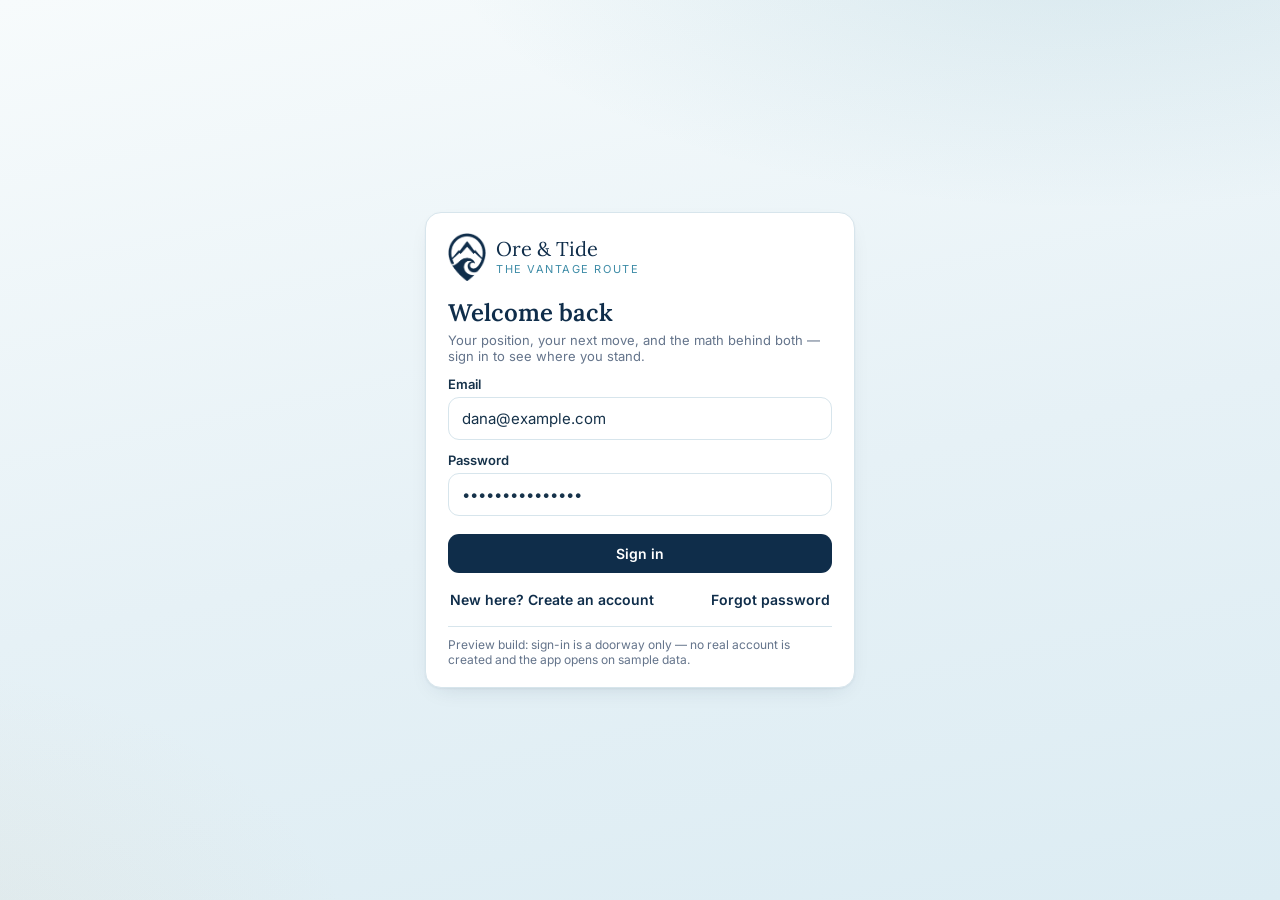
==== app/index.html @ a17ce16a "Ore & Tide app — first slice (shell, Home full spec, six pages, onboarding) on sample data" ====
<!doctype html>
<html lang="en">
<head>
<meta charset="utf-8" />
<meta name="viewport" content="width=device-width, initial-scale=1, viewport-fit=cover" />
<title>Ore &amp; Tide — The Vantage Route</title>
<link rel="preconnect" href="https://fonts.googleapis.com" />
<link href="https://fonts.googleapis.com/css2?family=Lora:ital,wght@0,400;0,500;0,600;1,400&family=Inter:wght@400;500;600;700&display=swap" rel="stylesheet" />
  <script type="module" crossorigin src="./assets/index-BWAIqqtM.js"></script>
  <link rel="stylesheet" crossorigin href="./assets/style-Ce_ainb6.css">
</head>
<body>
<div id="root"></div>
</body>
</html>
---- app/assets/style-Ce_ainb6.css ----
:root{--navy:#0f2d4a;--ocean:#1e5d7a;--teal:#3e8ca7;--gold:#d4af7a;--mist:#e6f1f6;--stone:#f5f7f9;--slate:#64748b;--ink:#16324a;--line:#d7e5ec;--good:#2e7d5b;--warn:#b97f26;--alert:#c0453a;--card:#fff;--radius:16px;--shadow:0 1px 2px #0f2d4a0d,0 8px 24px -12px #0f2d4a2e;--ease:cubic-bezier(.22,.9,.28,1)}*{box-sizing:border-box}html,body{margin:0;padding:0}body{color:var(--ink);background:radial-gradient(1100px 500px at 85% -10%, #3e8ca729, transparent 60%), radial-gradient(900px 600px at -10% 110%, #d4af7a1a, transparent 55%), linear-gradient(168deg,#f7fbfc 0%, var(--mist) 55%, #dcecf3 100%);background-attachment:fixed;min-height:100vh;font-family:Inter,system-ui,sans-serif}h1,h2,h3,.serif{color:var(--navy);margin:0;font-family:Lora,Georgia,serif;font-weight:600}a{color:var(--ocean)}button{cursor:pointer;font-family:inherit}@keyframes rise{0%{opacity:0;transform:translateY(10px)}to{opacity:1;transform:none}}.rise{animation:rise .45s var(--ease) both}.rise-1{animation-delay:50ms}.rise-2{animation-delay:.12s}.rise-3{animation-delay:.19s}.rise-4{animation-delay:.26s}.shell{grid-template-columns:250px 1fr;min-height:100vh;display:grid}.shell>div,.grid2>*{min-width:0}.tablewrap{-webkit-overflow-scrolling:touch;margin:0 -6px;padding:0 6px;overflow-x:auto}.sidebar{color:#eaf3f8;background:linear-gradient(180deg,#0c2742 0%, var(--navy) 45%, var(--ocean) 130%);flex-direction:column;height:100vh;padding:22px 16px;display:flex;position:sticky;top:0;overflow:hidden}.sidebar .contours{opacity:.35;pointer-events:none;position:absolute;inset:0}.sidebar>*{position:relative}.brand{align-items:center;gap:10px;padding:2px 6px 18px;display:flex}.brand img{object-fit:contain;width:34px;height:42px}.brand .bname{color:#fff;font-family:Lora,serif;font-size:20px;line-height:1}.brand .bsub{letter-spacing:.14em;text-transform:uppercase;color:var(--gold);margin-top:3px;font-size:11px}.navitem{text-align:left;color:#cfe2ee;width:100%;transition:all .25s var(--ease);background:0 0;border:0;border-radius:11px;align-items:center;gap:11px;margin:2px 0;padding:11px 12px;font-size:15px;font-weight:500;display:flex}.navitem:hover{color:#fff;background:#ffffff14}.navitem.active{color:#fff;box-shadow:inset 3px 0 0 var(--gold);background:#ffffff21}.navitem .q{color:#9db9cc;font-size:11px;font-weight:400;display:block}.navitem.active .q{color:#cfe2ee}.sidefoot{color:#9db9cc;border-top:1px solid #ffffff24;margin-top:auto;padding:10px 6px 0;font-size:12px}.main{width:100%;max-width:1120px;margin:0 auto;padding:28px 30px 90px}.topbar,.tabbar{display:none}.samplebar{color:var(--ocean);border:1px dashed var(--teal);background:#ffffffa6;border-radius:10px;align-items:center;gap:8px;margin-bottom:18px;padding:7px 12px;font-size:12.5px;display:flex}.card{background:var(--card);border:1px solid var(--line);border-radius:var(--radius);box-shadow:var(--shadow);padding:20px 22px}.card+.card{margin-top:16px}.grid2{grid-template-columns:1fr 1fr;gap:16px;display:grid}.grid2>.card+.card{margin-top:0}.kicker{letter-spacing:.16em;text-transform:uppercase;color:var(--teal);margin-bottom:6px;font-size:11px;font-weight:700}.muted{color:var(--slate)}.small{font-size:13px}.tiny{font-size:12px}.btn{background:var(--navy);color:#fff;transition:all .25s var(--ease);border:1px solid #0000;border-radius:11px;align-items:center;gap:8px;padding:10px 16px;font-size:14px;font-weight:600;text-decoration:none;display:inline-flex}.btn:hover{background:var(--ocean);transform:translateY(-1px)}.btn.ghost{color:var(--navy);border-color:var(--line);background:0 0}.btn.ghost:hover{border-color:var(--teal);background:#fff}.btn.gold{background:var(--gold);color:var(--navy)}.btn.gold:hover{background:#e2c28c}.state{letter-spacing:.04em;white-space:nowrap;border-radius:99px;padding:3px 9px;font-size:11px;font-weight:700}.state.Verified{color:var(--good);background:#e3f2ea}.state.Self-reported{color:var(--warn);background:#fdf3e0}.state.Not{color:var(--slate);background:#eef3f6}.state.Unknown{color:var(--alert);background:#fbe9e7}.state.Deferred{color:#5b4b9e;background:#ece7f7}.bar{background:var(--mist);border-radius:99px;height:9px;overflow:hidden}.bar>i{background:linear-gradient(90deg,var(--teal),var(--ocean));height:100%;transition:width .8s var(--ease);border-radius:99px;display:block}.chip{border:1px solid var(--line);background:#fff;border-radius:99px;align-items:center;gap:7px;padding:6px 12px;font-size:13px;font-weight:500;display:inline-flex}table{border-collapse:collapse;width:100%;font-size:14px}th{text-align:left;letter-spacing:.08em;text-transform:uppercase;color:var(--slate);border-bottom:1px solid var(--line);padding:8px 10px;font-size:11.5px}td{vertical-align:top;border-bottom:1px solid #edf3f6;padding:11px 10px}tr:last-child td{border-bottom:0}.num{font-variant-numeric:tabular-nums;white-space:nowrap}.pagehead{margin-bottom:18px}.pagehead h1{font-size:30px}.pagehead .q{color:var(--slate);margin-top:3px;font-size:15px}.position{color:#eaf3f8;background:linear-gradient(120deg,#0c2742, var(--navy) 55%, var(--ocean) 125%);border:0;position:relative;overflow:hidden}.position .contours{opacity:.4;pointer-events:none;position:absolute;inset:0}.position>*{position:relative}.position h2{color:#fff;font-size:26px}.position .stage{color:var(--gold);letter-spacing:.14em;text-transform:uppercase;font-size:11.5px;font-weight:700}.sts-big{color:var(--navy);font-family:Lora,serif;font-size:52px;line-height:1}.move{border-left:4px solid var(--gold)}.move .cols{grid-template-columns:1fr 1fr;gap:12px;margin-top:12px;display:grid}.move .col{border-radius:12px;padding:12px 14px;font-size:13.5px}.move .do{background:#eef7f1;border:1px solid #cfe7d8}.move .skip{background:#fdf1ef;border:1px solid #f2d4d0}.alertrow{border-bottom:1px solid #edf3f6;gap:12px;padding:12px 0;display:flex}.alertrow:last-child{border-bottom:0;padding-bottom:0}.alertdot{border-radius:99px;flex:none;width:9px;height:9px;margin-top:6px}.qa{flex-wrap:wrap;gap:9px;display:flex}.darkwrap{color:#e8f2f8;background:linear-gradient(140deg,#0a2138, var(--navy) 55%, var(--ocean) 130%);border-radius:20px;padding:26px;position:relative;overflow:hidden}.darkwrap .contours{opacity:.45;pointer-events:none;position:absolute;inset:0}.darkwrap>*{position:relative}.darkwrap h2,.darkwrap h3{color:#fff}.mile{align-items:flex-start;gap:14px;display:flex}.miledot{color:#fff;background:#ffffff1a;border:1.5px solid #ffffff59;border-radius:99px;flex:none;place-items:center;width:38px;height:38px;font-size:14px;font-weight:700;display:grid}.mile.done .miledot{background:var(--gold);border-color:var(--gold);color:var(--navy)}.mile.now .miledot{color:var(--navy);background:#fff;border-color:#fff;box-shadow:0 0 0 5px #d4af7a59}.mileline{background:repeating-linear-gradient(#ffffff80 0 5px,#0000 5px 10px);align-self:stretch;width:2px;margin:2px auto}.pill{color:#dcebf4;background:#ffffff1a;border:1px solid #ffffff40;border-radius:99px;margin:0 6px 6px 0;padding:5px 11px;font-size:12px;display:inline-block}.authwrap{place-items:center;min-height:100vh;padding:22px;display:grid}.authcard{text-align:left;width:100%;max-width:430px}.authcard .brand{padding:0 0 6px}.authcard .brand .bname{color:var(--navy)}.field{margin:12px 0}.field label{margin-bottom:5px;font-size:13px;font-weight:600;display:block}.field input,.field select{border:1px solid var(--line);width:100%;color:var(--ink);background:#fff;border-radius:11px;padding:11px 13px;font-family:inherit;font-size:15px}.field input:focus,.field select:focus{outline:2px solid var(--teal);outline-offset:1px}.steps{flex-wrap:wrap;gap:6px;margin:14px 0 20px;display:flex}.step{background:var(--mist);color:var(--slate);border-radius:99px;padding:6px 11px;font-size:12px;font-weight:600}.step.on{background:var(--navy);color:#fff}.step.done{color:var(--good);background:#e3f2ea}body.storm .main{max-width:760px}body.storm .card,body.storm .btn{filter:saturate(.55)}body.storm .position{background:linear-gradient(120deg,#22303c,#33424e)}.stormbanner{color:#3c4a55;background:#eef1f3;border:1px solid #cbd6dd;border-radius:12px;margin-bottom:16px;padding:11px 14px;font-size:13.5px;display:none}body.storm .stormbanner{display:block}@media (width<=760px){.shell{grid-template-columns:1fr}.sidebar{display:none}.main{padding:16px 14px 96px}.topbar{z-index:30;background:linear-gradient(120deg,#0c2742, var(--navy) 60%, var(--ocean) 140%);color:#fff;align-items:center;gap:10px;margin:0 0 14px;padding:10px 14px;display:flex;position:sticky;top:0}.topbar img{width:24px;height:30px}.topbar .t{font-family:Lora,serif;font-size:17px}.topbar .pos{color:var(--gold);text-align:right;margin-left:auto;font-size:11.5px;font-weight:600}.tabbar{z-index:40;-webkit-backdrop-filter:blur(8px);backdrop-filter:blur(8px);border-top:1px solid var(--line);padding:6px 2px calc(6px + env(safe-area-inset-bottom));background:#fffffff5;grid-template-columns:repeat(6,1fr);display:grid;position:fixed;bottom:0;left:0;right:0}.tabbar button{color:var(--slate);background:0 0;border:0;border-radius:9px;padding:6px 0 3px;font-size:10.5px;font-weight:600}.tabbar button.active{color:var(--navy)}.tabbar .ic{font-size:17px;line-height:1.15;display:block}.grid2,.move .cols{grid-template-columns:1fr}.pagehead h1{font-size:25px}.sts-big{font-size:44px}table{font-size:13px}th,td{padding:8px 6px}}
/*$vite$:1*/
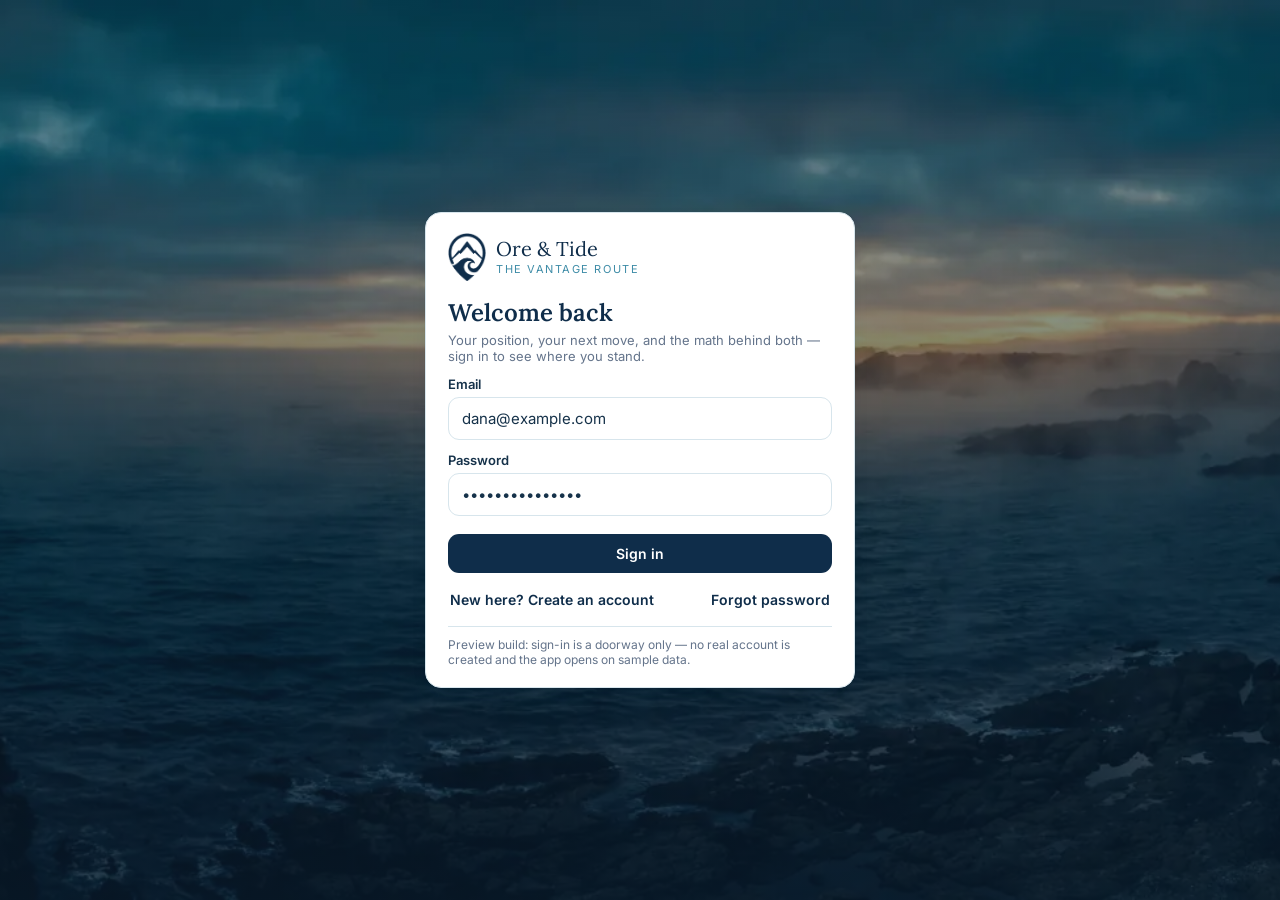
==== commit 75730cb1: "App enrichment pass: Coastal Horizon photography, gold route progress, Bozeman destination card, mil" ====
--- a/app/index.html
+++ b/app/index.html
@@ -6,8 +6,8 @@
 <title>Ore &amp; Tide — The Vantage Route</title>
 <link rel="preconnect" href="https://fonts.googleapis.com" />
 <link href="https://fonts.googleapis.com/css2?family=Lora:ital,wght@0,400;0,500;0,600;1,400&family=Inter:wght@400;500;600;700&display=swap" rel="stylesheet" />
-  <script type="module" crossorigin src="./assets/index-BWAIqqtM.js"></script>
-  <link rel="stylesheet" crossorigin href="./assets/style-Ce_ainb6.css">
+  <script type="module" crossorigin src="./assets/index-jNvxnEW-.js"></script>
+  <link rel="stylesheet" crossorigin href="./assets/style-X05TxQ1b.css">
 </head>
 <body>
 <div id="root"></div>
--- a/app/assets/style-X05TxQ1b.css
+++ b/app/assets/style-X05TxQ1b.css
@@ -0,0 +1,2 @@
+:root{--navy:#0f2d4a;--ocean:#1e5d7a;--teal:#3e8ca7;--gold:#d4af7a;--mist:#e6f1f6;--stone:#f5f7f9;--slate:#64748b;--ink:#16324a;--line:#d7e5ec;--good:#2e7d5b;--warn:#b97f26;--alert:#c0453a;--card:#fff;--radius:16px;--shadow:0 1px 2px #0f2d4a0d,0 8px 24px -12px #0f2d4a2e;--ease:cubic-bezier(.22,.9,.28,1)}*{box-sizing:border-box}html,body{margin:0;padding:0}body{color:var(--ink);background:radial-gradient(1100px 500px at 85% -10%, #3e8ca729, transparent 60%), radial-gradient(900px 600px at -10% 110%, #d4af7a1a, transparent 55%), linear-gradient(168deg,#f7fbfc 0%, var(--mist) 55%, #dcecf3 100%);background-attachment:fixed;min-height:100vh;font-family:Inter,system-ui,sans-serif}h1,h2,h3,.serif{color:var(--navy);margin:0;font-family:Lora,Georgia,serif;font-weight:600}a{color:var(--ocean)}button{cursor:pointer;font-family:inherit}@keyframes rise{0%{transform:translateY(6px)}to{transform:none}}.rise{animation:rise .45s var(--ease) both}@media (prefers-reduced-motion:reduce){.rise{animation:none}}.rise-1{animation-delay:50ms}.rise-2{animation-delay:.12s}.rise-3{animation-delay:.19s}.rise-4{animation-delay:.26s}.shell{grid-template-columns:250px 1fr;min-height:100vh;display:grid}.shell>div,.grid2>*{min-width:0}.tablewrap{-webkit-overflow-scrolling:touch;margin:0 -6px;padding:0 6px;overflow-x:auto}.sidebar{color:#eaf3f8;background:linear-gradient(180deg,#0c2742 0%, var(--navy) 45%, var(--ocean) 130%);flex-direction:column;height:100vh;padding:22px 16px;display:flex;position:sticky;top:0;overflow:hidden}.sidebar .contours{opacity:.35;pointer-events:none;position:absolute;inset:0}.sidebar>*{position:relative}.brand{align-items:center;gap:10px;padding:2px 6px 18px;display:flex}.brand img{object-fit:contain;width:34px;height:42px}.brand .bname{color:#fff;font-family:Lora,serif;font-size:20px;line-height:1}.brand .bsub{letter-spacing:.14em;text-transform:uppercase;color:var(--gold);margin-top:3px;font-size:11px}.navitem{text-align:left;color:#cfe2ee;width:100%;transition:all .25s var(--ease);background:0 0;border:0;border-radius:11px;align-items:center;gap:11px;margin:2px 0;padding:11px 12px;font-size:15px;font-weight:500;display:flex}.navitem:hover{color:#fff;background:#ffffff14}.navitem.active{color:#fff;box-shadow:inset 3px 0 0 var(--gold);background:#ffffff21}.navitem .q{color:#9db9cc;font-size:11px;font-weight:400;display:block}.navitem.active .q{color:#cfe2ee}.sidefoot{color:#9db9cc;border-top:1px solid #ffffff24;margin-top:auto;padding:10px 6px 0;font-size:12px}.main{width:100%;max-width:1120px;margin:0 auto;padding:28px 30px 90px}.topbar,.tabbar{display:none}.samplebar{color:var(--ocean);background:var(--card);border:1px dashed var(--teal);border-radius:10px;align-items:center;gap:8px;margin-bottom:18px;padding:7px 12px;font-size:12.5px;display:flex}.card{background:var(--card);border:1px solid var(--line);border-radius:var(--radius);box-shadow:var(--shadow);padding:20px 22px}.card+.card{margin-top:16px}.grid2{grid-template-columns:1fr 1fr;gap:16px;display:grid}.grid2>.card+.card{margin-top:0}.kicker{letter-spacing:.16em;text-transform:uppercase;color:var(--teal);margin-bottom:6px;font-size:11px;font-weight:700}.muted{color:var(--slate)}.small{font-size:13px}.tiny{font-size:12px}.btn{background:var(--navy);color:#fff;transition:all .25s var(--ease);border:1px solid #0000;border-radius:11px;align-items:center;gap:8px;padding:10px 16px;font-size:14px;font-weight:600;text-decoration:none;display:inline-flex}.btn:hover{background:var(--ocean);transform:translateY(-1px)}.btn.ghost{color:var(--navy);border-color:var(--line);background:0 0}.btn.ghost:hover{border-color:var(--teal);background:#fff}.btn.gold{background:var(--gold);color:var(--navy)}.btn.gold:hover{background:#e2c28c}.state{letter-spacing:.04em;white-space:nowrap;border-radius:99px;padding:3px 9px;font-size:11px;font-weight:700}.state.Verified{color:var(--good);background:#e3f2ea}.state.Self-reported{color:var(--warn);background:#fdf3e0}.state.Not{color:var(--slate);background:#eef3f6}.state.Unknown{color:var(--alert);background:#fbe9e7}.state.Deferred{color:#5b4b9e;background:#ece7f7}.bar{background:var(--mist);border-radius:99px;height:9px;overflow:hidden}.bar>i{background:linear-gradient(90deg,var(--teal),var(--ocean));height:100%;transition:width .8s var(--ease);border-radius:99px;display:block}.chip{border:1px solid var(--line);background:#fff;border-radius:99px;align-items:center;gap:7px;padding:6px 12px;font-size:13px;font-weight:500;display:inline-flex}table{border-collapse:collapse;width:100%;font-size:14px}th{text-align:left;letter-spacing:.08em;text-transform:uppercase;color:var(--slate);border-bottom:1px solid var(--line);padding:8px 10px;font-size:11.5px}td{vertical-align:top;border-bottom:1px solid #edf3f6;padding:11px 10px}tr:last-child td{border-bottom:0}.num{font-variant-numeric:tabular-nums;white-space:nowrap}.pagehead{margin-bottom:18px}.pagehead h1{font-size:30px}.pagehead .q{color:var(--slate);margin-top:3px;font-size:15px}.position{color:#eaf3f8;background:linear-gradient(120deg,#0c2742, var(--navy) 55%, var(--ocean) 125%);border:0;position:relative;overflow:hidden}.position .contours{opacity:.4;pointer-events:none;position:absolute;inset:0}.position>*{position:relative}.position h2{color:#fff;font-size:26px}.position .stage{color:var(--gold);letter-spacing:.14em;text-transform:uppercase;font-size:11.5px;font-weight:700}.sts-big{color:var(--navy);font-family:Lora,serif;font-size:52px;line-height:1}.move{border-left:4px solid var(--gold)}.move .cols{grid-template-columns:1fr 1fr;gap:12px;margin-top:12px;display:grid}.move .col{border-radius:12px;padding:12px 14px;font-size:13.5px}.move .do{background:#eef7f1;border:1px solid #cfe7d8}.move .skip{background:#fdf1ef;border:1px solid #f2d4d0}.alertrow{border-bottom:1px solid #edf3f6;gap:12px;padding:12px 0;display:flex}.alertrow:last-child{border-bottom:0;padding-bottom:0}.alertdot{border-radius:99px;flex:none;width:9px;height:9px;margin-top:6px}.qa{flex-wrap:wrap;gap:9px;display:flex}.darkwrap{color:#e8f2f8;background:linear-gradient(140deg,#0a2138, var(--navy) 55%, var(--ocean) 130%);border-radius:20px;padding:26px;position:relative;overflow:hidden}.darkwrap .contours{opacity:.45;pointer-events:none;position:absolute;inset:0}.darkwrap>*{position:relative}.darkwrap h2,.darkwrap h3{color:#fff}.mile{align-items:flex-start;gap:14px;display:flex}.miledot{color:#fff;background:#ffffff1a;border:1.5px solid #ffffff59;border-radius:99px;flex:none;place-items:center;width:38px;height:38px;font-size:14px;font-weight:700;display:grid}.mile.done .miledot{background:var(--gold);border-color:var(--gold);color:var(--navy)}.mile.now .miledot{color:var(--navy);background:#fff;border-color:#fff;box-shadow:0 0 0 5px #d4af7a59}.mileline{background:repeating-linear-gradient(#ffffff80 0 5px,#0000 5px 10px);align-self:stretch;width:2px;margin:2px auto}.pill{color:#dcebf4;background:#ffffff1a;border:1px solid #ffffff40;border-radius:99px;margin:0 6px 6px 0;padding:5px 11px;font-size:12px;display:inline-block}.heroband{color:#fff;box-shadow:var(--shadow);background-position:50% 62%;background-size:cover;border-radius:20px;margin-bottom:16px;position:relative;overflow:hidden}.heroband-shade{background:linear-gradient(100deg,#091c2ed1 0%,#091c2e8c 52%,#091c2e2e 100%);position:absolute;inset:0}.heroband-in{padding:24px 26px 22px;position:relative}.mileline.lit{background:linear-gradient(180deg, var(--gold), #c49a58);width:3px}.mileline.litfade{background:linear-gradient(180deg, var(--gold), #d4af7a1f);width:3px}.destcard{background:var(--card);border:1px solid var(--line);border-radius:var(--radius);box-shadow:var(--shadow);grid-template-columns:300px 1fr;display:grid;overflow:hidden}.destcard.dark{box-shadow:none;color:#e8f2f8;background:#ffffff0d;border-color:#ffffff2e}.destphoto{background-position:50%;background-size:cover;align-items:flex-end;min-height:168px;display:flex;position:relative}.destphoto:after{content:"";background:linear-gradient(200deg,#091c2e00 40%,#091c2eb8 100%);position:absolute;inset:0}.destphoto-label{z-index:1;padding:14px 16px;position:relative}.destbody{flex-direction:column;justify-content:center;padding:16px 18px;display:flex}.welcomebanner{background-position:50% 60%;background-size:cover;border-radius:12px;height:148px;margin-bottom:16px;position:relative;overflow:hidden}.welcomebanner-shade{background:linear-gradient(100deg,#091c2ec7,#091c2e40);position:absolute;inset:0}.welcomebanner-in{position:absolute;bottom:13px;left:16px}@media (width<=760px){.destcard{grid-template-columns:1fr}.destphoto{min-height:150px}.heroband-in{padding:20px 18px 18px}.heroband h1{font-size:26px}}.authwrap{background-position:50%;background-size:cover;place-items:center;min-height:100vh;padding:22px;display:grid}.authcard{text-align:left;width:100%;max-width:430px}.authcard .brand{padding:0 0 6px}.authcard .brand .bname{color:var(--navy)}.field{margin:12px 0}.field label{margin-bottom:5px;font-size:13px;font-weight:600;display:block}.field input,.field select{border:1px solid var(--line);width:100%;color:var(--ink);background:#fff;border-radius:11px;padding:11px 13px;font-family:inherit;font-size:15px}.field input:focus,.field select:focus{outline:2px solid var(--teal);outline-offset:1px}.steps{flex-wrap:wrap;gap:6px;margin:14px 0 20px;display:flex}.step{background:var(--mist);color:var(--slate);border-radius:99px;padding:6px 11px;font-size:12px;font-weight:600}.step.on{background:var(--navy);color:#fff}.step.done{color:var(--good);background:#e3f2ea}body.storm .main{max-width:760px}body.storm .card,body.storm .btn{filter:saturate(.55)}body.storm .position{background:linear-gradient(120deg,#22303c,#33424e)}.stormbanner{color:#3c4a55;background:#eef1f3;border:1px solid #cbd6dd;border-radius:12px;margin-bottom:16px;padding:11px 14px;font-size:13.5px;display:none}body.storm .stormbanner{display:block}@media (width<=760px){.shell{grid-template-columns:1fr}.sidebar{display:none}.main{padding:16px 14px 96px}.topbar{z-index:30;background:linear-gradient(120deg,#0c2742, var(--navy) 60%, var(--ocean) 140%);color:#fff;align-items:center;gap:10px;margin:0 0 14px;padding:10px 14px;display:flex;position:sticky;top:0}.topbar img{width:24px;height:30px}.topbar .t{font-family:Lora,serif;font-size:17px}.topbar .pos{color:var(--gold);text-align:right;margin-left:auto;font-size:11.5px;font-weight:600}.tabbar{z-index:40;-webkit-backdrop-filter:blur(8px);backdrop-filter:blur(8px);border-top:1px solid var(--line);width:100%;padding:6px 2px calc(6px + env(safe-area-inset-bottom));background:#fff;grid-template-columns:repeat(6,1fr);display:grid;position:fixed;bottom:0;left:0;right:0}.tabbar button{color:var(--slate);background:0 0;border:0;border-radius:9px;padding:6px 0 3px;font-size:10.5px;font-weight:600}.tabbar button.active{color:var(--navy)}.tabbar .ic{font-size:17px;line-height:1.15;display:block}.grid2,.move .cols{grid-template-columns:1fr}.pagehead h1{font-size:25px}.sts-big{font-size:44px}table{font-size:13px}th,td{padding:8px 6px}}
+/*$vite$:1*/
